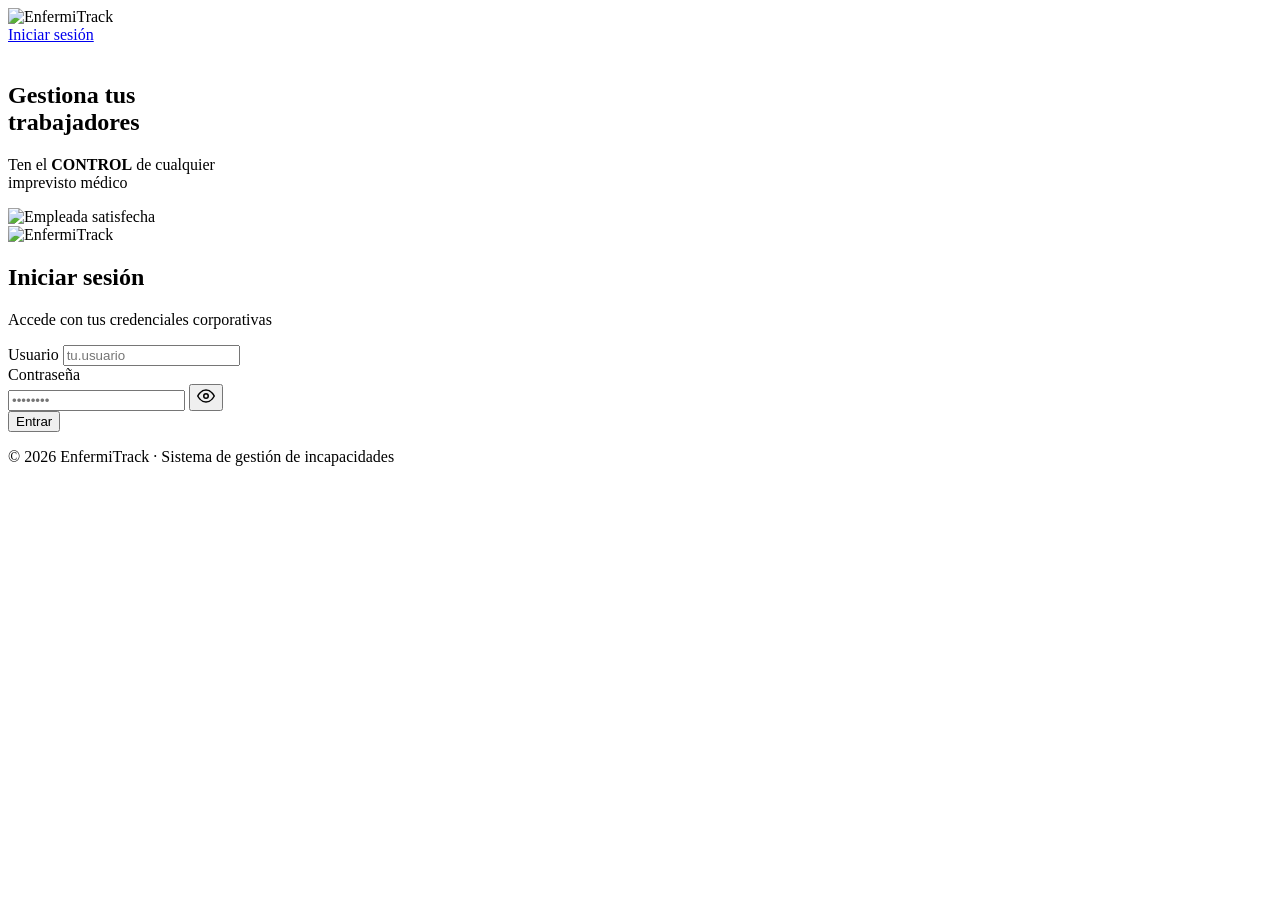
==== Index.html @ 8b3e3ccc "samuel: [Confi de index]" ====
<!DOCTYPE html>
<html lang="es">
<head>
  <meta charset="UTF-8" />
  <meta name="viewport" content="width=device-width, initial-scale=1.0" />
  <title>EnfermiTrack — Gestión de Incapacidades</title>
  <link rel="preconnect" href="https://fonts.googleapis.com" />
  <link rel="preconnect" href="https://fonts.gstatic.com" crossorigin />
  <!-- Rajdhani → Horizon approx | Rubik → Ruda approx | Nunito → Chau Philomene approx -->
  <link href="https://fonts.googleapis.com/css2?family=Rajdhani:wght@500;600;700&family=Rubik:wght@400;500;600&family=Nunito:wght@400;600;700&display=swap" rel="stylesheet" />
  <link rel="stylesheet" href="Css/Estilos.css" />
</head>
<body class="login-page">

  <!-- ═══════════════════════════════ NAVBAR ═══════════════════════════════ -->
  <header class="navbar">
    <div class="navbar__brand">
      <img src="Img/logo.png" alt="EnfermiTrack" class="navbar__logo" />
    </div>
    <nav class="navbar__actions">
      <a href="#login-section" class="btn btn--ghost">Iniciar sesión</a>
    </nav>
  </header>

  <!-- ════════════════════════════════ HERO ════════════════════════════════ -->

  <section class="hero">
    <img
      src="Img/señortosiendo.jpg"
      alt=""
      class="hero__bg"
      aria-hidden="true"
    />
    <div class="hero__overlay"></div>

    <div class="hero__content">
      <h1 class="hero__title">
        Gestiona tus<br />
        trabajadores
      </h1>
      <p class="hero__sub">
        Ten el <strong>CONTROL</strong> de cualquier<br />
        imprevisto médico
      </p>
    </div>

    <div class="hero__float">
      <img
        src="Img/abuela.png"
        alt="Empleada satisfecha"
        class="hero__float-img"
      />
    </div>

  </section>

  <!-- ═══════════════════════════ LOGIN CARD ═══════════════════════════════ -->
  <section class="login-section" id="login-section">
    <div class="login-card">
      <div class="login-card__header">
        <img src="Img/logo.png" alt="EnfermiTrack" class="login-card__logo" />
        <h2 class="login-card__title">Iniciar sesión</h2>
        <p class="login-card__sub">Accede con tus credenciales corporativas</p>
      </div>

      <form class="login-form" id="loginForm" novalidate>
        <div class="form-group">
          <label class="form-label" for="usuario">Usuario</label>
          <input
            class="form-input"
            type="text"
            id="usuario"
            name="usuario"
            placeholder="tu.usuario"
            autocomplete="username"
            required
          />
        </div>

        <div class="form-group">
          <label class="form-label" for="contrasena">Contraseña</label>
          <div class="form-input-wrap">
            <input
              class="form-input"
              type="password"
              id="contrasena"
              name="contrasena"
              placeholder="••••••••"
              autocomplete="current-password"
              required
            />
            <button type="button" class="form-toggle-pw" id="togglePw" aria-label="Ver contraseña">
              <svg xmlns="http://www.w3.org/2000/svg" width="18" height="18" viewBox="0 0 24 24" fill="none"
                stroke="currentColor" stroke-width="2" stroke-linecap="round" stroke-linejoin="round">
                <path d="M1 12s4-8 11-8 11 8 11 8-4 8-11 8-11-8-11-8z"/>
                <circle cx="12" cy="12" r="3"/>
              </svg>
            </button>
          </div>
        </div>

        <!-- Feedback -->
        <div class="form-feedback" id="loginFeedback" role="alert" aria-live="polite"></div>

        <button type="submit" class="btn btn--primary btn--full" id="loginBtn">
          <span class="btn__text">Entrar</span>
          <span class="btn__loader" hidden>
            <svg class="spinner" xmlns="http://www.w3.org/2000/svg" width="18" height="18" viewBox="0 0 24 24"
              fill="none" stroke="currentColor" stroke-width="2.5">
              <path d="M21 12a9 9 0 1 1-6.219-8.56"/>
            </svg>
          </span>
        </button>
      </form>
    </div>
  </section>

  <!-- ══════════════════════════════ FOOTER ════════════════════════════════ -->
  <footer class="footer">
    <p>© 2026 EnfermiTrack · Sistema de gestión de incapacidades</p>
  </footer>

  <!-- ════════════════════════════════ JS ══════════════════════════════════ -->
  <script src="Js/Utils/Token.js"></script>
  <script src="Js/Api/Auth.js"></script>
  <script src="Js/Main.js"></script>
</body>
</html>
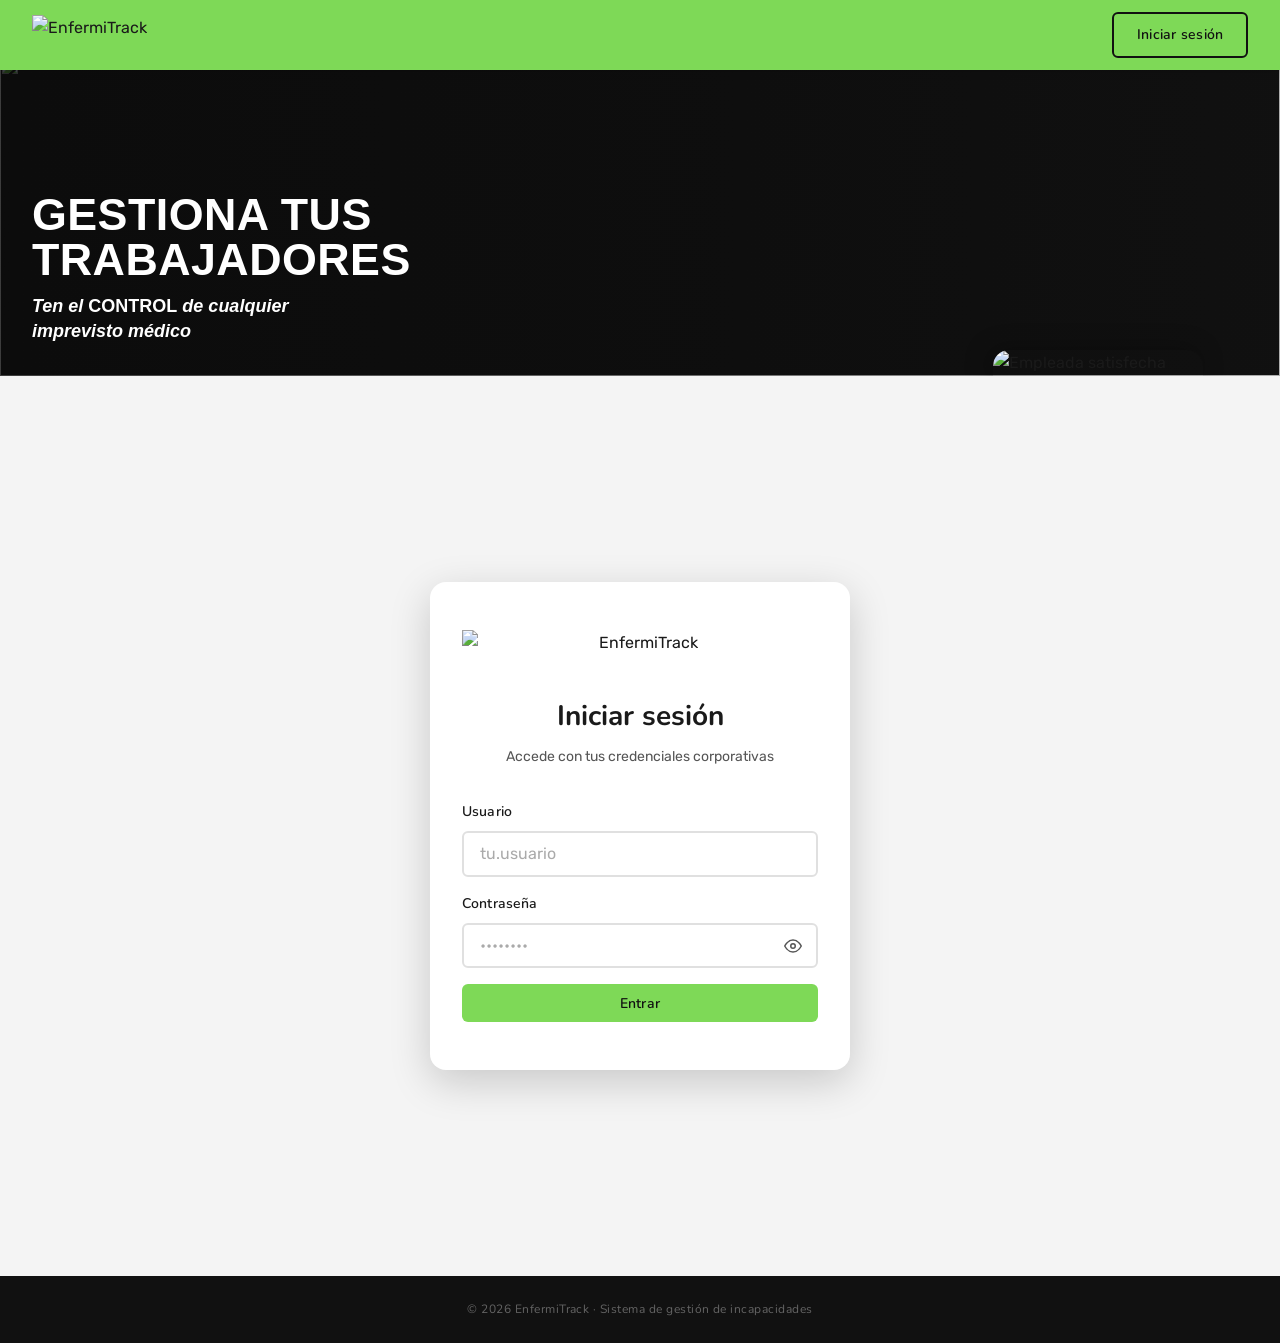
==== commit 1f1c2b8e: "samuel:[ Correccion de Imagen de entrada]" ====
--- a/Index.html
+++ b/Index.html
@@ -115,12 +115,12 @@
     </div>
   </section>
 
-  <!-- ══════════════════════════════ FOOTER ════════════════════════════════ -->
+  <!-- FOOTER  -->
   <footer class="footer">
     <p>© 2026 EnfermiTrack · Sistema de gestión de incapacidades</p>
   </footer>
 
-  <!-- ════════════════════════════════ JS ══════════════════════════════════ -->
+  <!-- JS  -->
   <script src="Js/Utils/Token.js"></script>
   <script src="Js/Api/Auth.js"></script>
   <script src="Js/Main.js"></script>
--- a/Css/Estilos.css
+++ b/Css/Estilos.css
@@ -0,0 +1,386 @@
+/* ═══════════════════════════════════════════════════════════════
+   ENFERMITRACK — Estilos.css
+   Scope: Index.html (landing + login)
+   Tokens compartidos también usados por Dashboard.css
+═══════════════════════════════════════════════════════════════ */
+
+/* ─── TOKENS ─────────────────────────────────────────────────── */
+:root {
+  /* Colores */
+  --verde:        #7ed957;
+  --verde-dark:   #5cb83a;
+  --verde-light:  #a8e87c;
+  --negro:        #111111;
+  --gris-oscuro:  #1e1e1e;
+  --gris-medio:   #3a3a3a;
+  --gris-suave:   #f4f4f4;
+  --gris-borde:   #e0e0e0;
+  --blanco:       #ffffff;
+  --texto:        #1a1a1a;
+  --texto-suave:  #555555;
+  --error:        #e53e3e;
+  --error-bg:     #fff5f5;
+  --success:      #2f855a;
+  --success-bg:   #f0fff4;
+
+  /* Tipografías */
+  --font-display: 'Rajdhani', sans-serif;   /* Títulos grandes — aprox Horizon */
+  --font-body:    'Rubik', sans-serif;      /* Cuerpo — aprox Ruda */
+  --font-ui:      'Nunito', sans-serif;     /* UI/forms — aprox Chau Philomene */
+
+  /* Escala de tipo */
+  --text-xs:   0.75rem;
+  --text-sm:   0.875rem;
+  --text-base: 1rem;
+  --text-lg:   1.125rem;
+  --text-xl:   1.375rem;
+  --text-2xl:  1.75rem;
+  --text-3xl:  2.5rem;
+  --text-4xl:  3.5rem;
+
+  /* Espaciado */
+  --sp-1: 0.25rem;
+  --sp-2: 0.5rem;
+  --sp-3: 0.75rem;
+  --sp-4: 1rem;
+  --sp-6: 1.5rem;
+  --sp-8: 2rem;
+  --sp-12: 3rem;
+  --sp-16: 4rem;
+
+  /* Radios */
+  --radius-sm: 6px;
+  --radius:    10px;
+  --radius-lg: 16px;
+
+  /* Sombras */
+  --shadow-sm: 0 1px 4px rgba(0,0,0,.08);
+  --shadow:    0 4px 16px rgba(0,0,0,.12);
+  --shadow-lg: 0 12px 40px rgba(0,0,0,.18);
+
+  /* Transiciones */
+  --transition: 180ms ease;
+}
+
+/* ─── RESET ───────────────────────────────────────────────────── */
+*, *::before, *::after { box-sizing: border-box; margin: 0; padding: 0; }
+
+html { scroll-behavior: smooth; }
+
+body {
+  font-family: var(--font-body);
+  font-size: var(--text-base);
+  color: var(--texto);
+  background: var(--blanco);
+  line-height: 1.6;
+  -webkit-font-smoothing: antialiased;
+}
+
+img { display: block; max-width: 100%; }
+a  { text-decoration: none; color: inherit; }
+button { cursor: pointer; font-family: inherit; border: none; background: none; }
+
+/* ─── BOTONES ─────────────────────────────────────────────────── */
+.btn {
+  display: inline-flex;
+  align-items: center;
+  justify-content: center;
+  gap: var(--sp-2);
+  font-family: var(--font-ui);
+  font-weight: 600;
+  font-size: var(--text-sm);
+  padding: 0.6rem 1.4rem;
+  border-radius: var(--radius-sm);
+  transition: background var(--transition), color var(--transition),
+              box-shadow var(--transition), transform var(--transition);
+  letter-spacing: 0.02em;
+  white-space: nowrap;
+}
+
+.btn--primary {
+  background: var(--verde);
+  color: var(--negro);
+}
+.btn--primary:hover {
+  background: var(--verde-dark);
+  box-shadow: 0 4px 14px rgba(126,217,87,.4);
+  transform: translateY(-1px);
+}
+.btn--primary:active { transform: translateY(0); }
+
+.btn--ghost {
+  background: transparent;
+  color: var(--negro);
+  border: 2px solid var(--negro);
+}
+.btn--ghost:hover {
+  background: var(--negro);
+  color: var(--blanco);
+}
+
+.btn--full { width: 100%; }
+
+.btn__loader .spinner {
+  animation: spin 0.8s linear infinite;
+}
+@keyframes spin { to { transform: rotate(360deg); } }
+
+/* ─── NAVBAR ──────────────────────────────────────────────────── */
+.navbar {
+  position: fixed;
+  top: 0; left: 0; right: 0;
+  z-index: 100;
+  display: flex;
+  align-items: center;
+  justify-content: space-between;
+  padding: var(--sp-3) var(--sp-8);
+  background: var(--verde);
+  box-shadow: 0 2px 8px rgba(0,0,0,.15);
+}
+
+.navbar__logo {
+  height: 40px;
+  width: auto;
+  object-fit: contain;
+}
+
+.navbar__actions { display: flex; gap: var(--sp-3); }
+
+/* ─── HERO ────────────────────────────────────────────────────── */
+.hero {
+  position: relative;
+  height: 320px;           /* altura igual al diseño Canva */
+  margin-top: 56px;        /* espacio navbar */
+  overflow: hidden;
+  display: flex;
+  align-items: flex-end;
+  background: var(--negro);
+}
+
+/* Foto de fondo: el señor */
+.hero__bg {
+  position: absolute;
+  inset: 0;
+  width: 100%;
+  height: 100%;
+  object-fit: cover;
+  object-position: center top;
+  z-index: 0;
+}
+
+/* Overlay oscuro sobre la foto */
+.hero__overlay {
+  position: absolute;
+  inset: 0;
+  background: linear-gradient(
+    to right,
+    rgba(10,10,10,0.72) 0%,
+    rgba(10,10,10,0.45) 55%,
+    rgba(10,10,10,0.10) 100%
+  );
+  z-index: 1;
+}
+
+/* Texto izquierdo */
+.hero__content {
+  position: relative;
+  z-index: 2;
+  padding: var(--sp-8) var(--sp-8) var(--sp-8);
+  max-width: 520px;
+}
+
+.hero__title {
+  font-family: var(--font-display);
+  font-size: 2.8rem;
+  font-weight: 700;
+  line-height: 1.0;
+  color: var(--blanco);
+  text-transform: uppercase;
+  letter-spacing: 0.01em;
+  margin-bottom: var(--sp-3);
+}
+
+.hero__sub {
+  font-family: var(--font-display);
+  font-size: var(--text-lg);
+  font-weight: 600;
+  font-style: italic;
+  color: var(--blanco);
+  line-height: 1.4;
+}
+
+.hero__sub strong {
+  font-style: normal;
+}
+
+/* Foto flotante: abuelita (derecha) */
+.hero__float {
+  position: absolute;
+  right: 6%;
+  bottom: 0;
+  z-index: 3;
+  width: 210px;
+}
+
+.hero__float-img {
+  width: 100%;
+  height: auto;
+  border-radius: var(--radius-lg) var(--radius-lg) 0 0;
+  display: block;
+  object-fit: cover;
+  object-position: top center;
+  box-shadow: -4px 0 24px rgba(0,0,0,0.35);
+}
+
+/* ─── LOGIN SECTION ───────────────────────────────────────────── */
+.login-section {
+  background: var(--gris-suave);
+  padding: var(--sp-16) var(--sp-4);
+  display: flex;
+  justify-content: center;
+  align-items: center;
+  min-height: 100vh;
+}
+
+.login-card {
+  background: var(--blanco);
+  border-radius: var(--radius-lg);
+  box-shadow: var(--shadow-lg);
+  padding: var(--sp-12) var(--sp-8);
+  width: 100%;
+  max-width: 420px;
+}
+
+.login-card__header {
+  text-align: center;
+  margin-bottom: var(--sp-8);
+}
+
+.login-card__logo {
+  height: 48px;
+  width: auto;
+  margin: 0 auto var(--sp-4);
+  object-fit: contain;
+}
+
+.login-card__title {
+  font-family: var(--font-ui);
+  font-size: var(--text-2xl);
+  font-weight: 700;
+  color: var(--texto);
+  margin-bottom: var(--sp-2);
+}
+
+.login-card__sub {
+  font-size: var(--text-sm);
+  color: var(--texto-suave);
+}
+
+/* ─── FORMULARIO ──────────────────────────────────────────────── */
+.login-form { display: flex; flex-direction: column; gap: var(--sp-4); }
+
+.form-group { display: flex; flex-direction: column; gap: var(--sp-2); }
+
+.form-label {
+  font-family: var(--font-ui);
+  font-size: var(--text-sm);
+  font-weight: 600;
+  color: var(--texto);
+  letter-spacing: 0.01em;
+}
+
+.form-input-wrap { position: relative; }
+
+.form-input {
+  width: 100%;
+  padding: 0.7rem 1rem;
+  border: 2px solid var(--gris-borde);
+  border-radius: var(--radius-sm);
+  font-family: var(--font-body);
+  font-size: var(--text-base);
+  color: var(--texto);
+  background: var(--blanco);
+  transition: border-color var(--transition), box-shadow var(--transition);
+  outline: none;
+}
+
+.form-input:focus {
+  border-color: var(--verde);
+  box-shadow: 0 0 0 3px rgba(126,217,87,0.2);
+}
+
+.form-input::placeholder { color: #aaa; }
+
+.form-input-wrap .form-input {
+  padding-right: 2.8rem;
+}
+
+.form-toggle-pw {
+  position: absolute;
+  right: 0.75rem;
+  top: 50%;
+  transform: translateY(-50%);
+  color: var(--texto-suave);
+  display: flex;
+  align-items: center;
+  padding: var(--sp-1);
+  transition: color var(--transition);
+}
+.form-toggle-pw:hover { color: var(--verde-dark); }
+
+/* Feedback */
+.form-feedback {
+  font-family: var(--font-ui);
+  font-size: var(--text-sm);
+  font-weight: 600;
+  padding: 0.65rem 1rem;
+  border-radius: var(--radius-sm);
+  display: none;
+}
+.form-feedback.is-error {
+  display: block;
+  color: var(--error);
+  background: var(--error-bg);
+  border: 1px solid #feb2b2;
+}
+.form-feedback.is-success {
+  display: block;
+  color: var(--success);
+  background: var(--success-bg);
+  border: 1px solid #9ae6b4;
+}
+
+/* ─── FOOTER ──────────────────────────────────────────────────── */
+.footer {
+  background: var(--negro);
+  color: rgba(255,255,255,0.35);
+  font-family: var(--font-ui);
+  font-size: var(--text-xs);
+  text-align: center;
+  padding: var(--sp-6) var(--sp-4);
+  letter-spacing: 0.04em;
+}
+
+/* ─── RESPONSIVE ──────────────────────────────────────────────── */
+@media (max-width: 768px) {
+  .navbar { padding: var(--sp-3) var(--sp-4); }
+
+  .hero         { height: 260px; }
+  .hero__title  { font-size: var(--text-2xl); }
+  .hero__sub    { font-size: var(--text-base); }
+  .hero__content { padding: var(--sp-6) var(--sp-4); }
+
+  .hero__float  { width: 140px; right: 3%; }
+}
+
+@media (max-width: 480px) {
+  .hero         { height: 220px; }
+  .hero__title  { font-size: var(--text-xl); }
+  .hero__float  { width: 110px; }
+  .login-card   { padding: var(--sp-8) var(--sp-6); }
+}
+
+/* ─── REDUCED MOTION ──────────────────────────────────────────── */
+@media (prefers-reduced-motion: reduce) {
+  *, *::before, *::after { animation: none !important; transition: none !important; }
+}
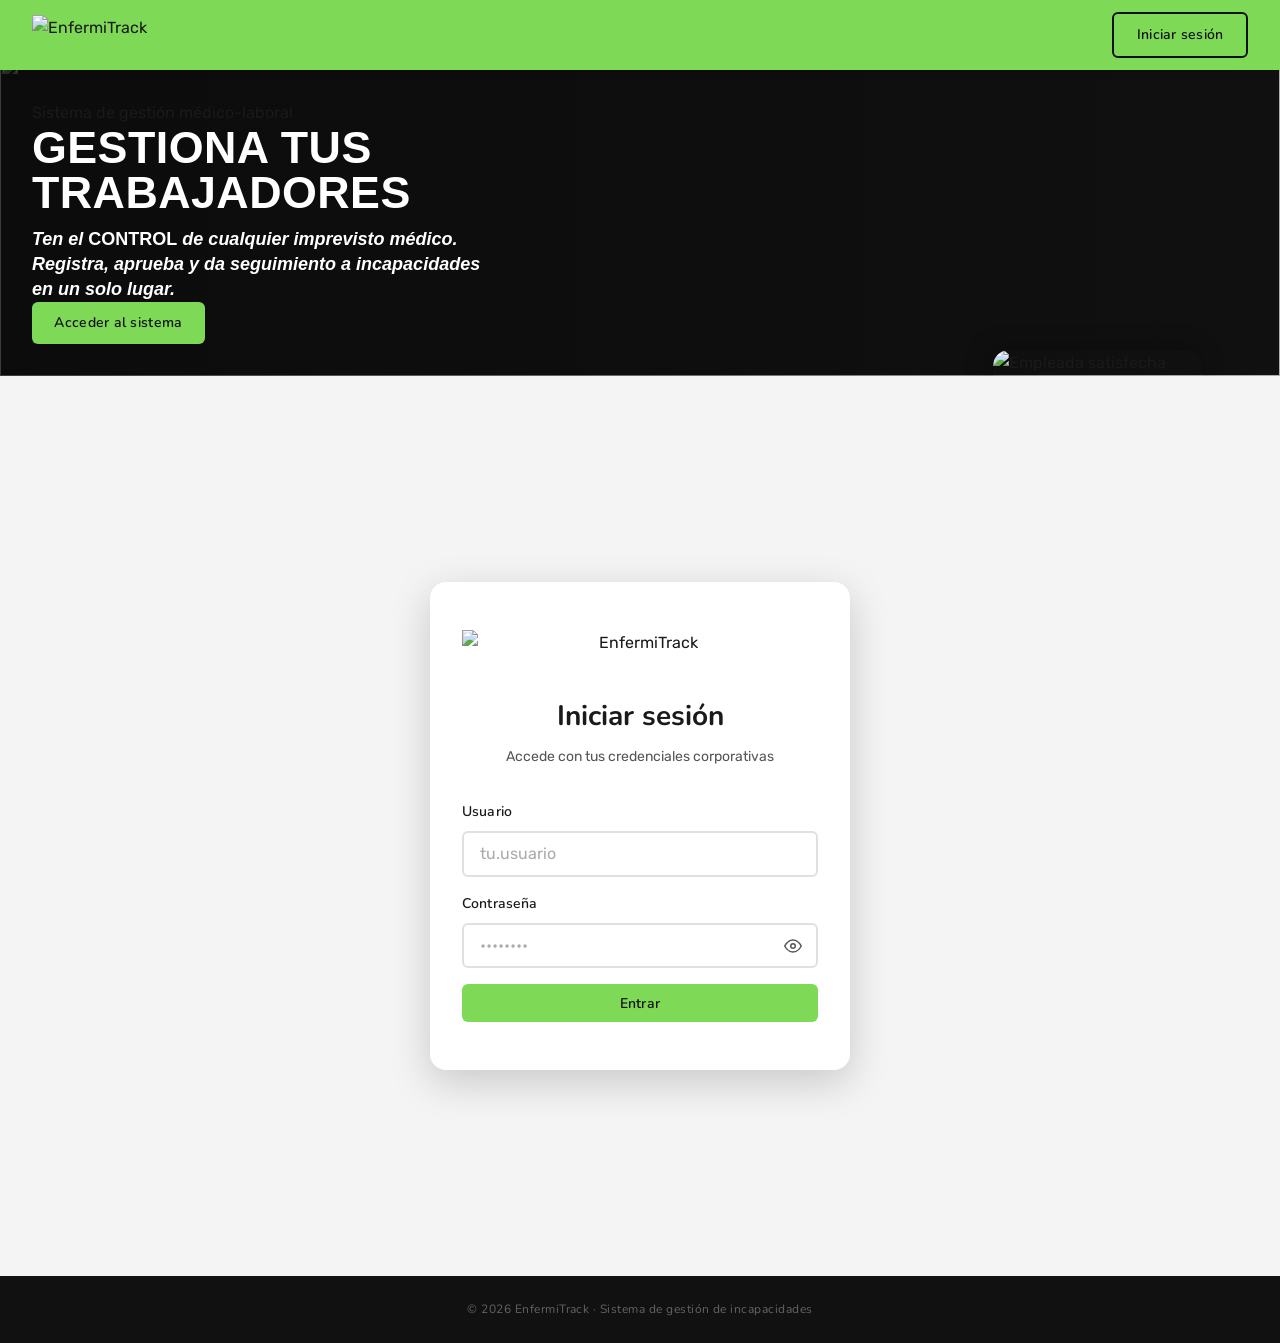
==== commit e31860b7: "samuel: [Correcion de informacion]" ====
--- a/Index.html
+++ b/Index.html
@@ -23,27 +23,40 @@
   </header>
 
   <!-- ════════════════════════════════ HERO ════════════════════════════════ -->
+  <!--
+    FOTOS NECESARIAS en carpeta Img/:
+      · hero-bg.jpg   → foto del señor (fondo completo del hero)
+      · abuela.png    → foto de la abuelita (tarjeta flotante derecha)
+    Reemplaza los src cuando tengas las imágenes listas.
+  -->
+  <section class="hero">
 
-  <section class="hero">
+    <!-- Fondo: foto del señor -->
     <img
       src="Img/señortosiendo.jpg"
       alt=""
       class="hero__bg"
       aria-hidden="true"
     />
+
+    <!-- Overlay oscuro encima del fondo -->
     <div class="hero__overlay"></div>
 
+    <!-- Contenido izquierdo -->
     <div class="hero__content">
+      <p class="hero__eyebrow">Sistema de gestión médico-laboral</p>
       <h1 class="hero__title">
         Gestiona tus<br />
         trabajadores
       </h1>
       <p class="hero__sub">
-        Ten el <strong>CONTROL</strong> de cualquier<br />
-        imprevisto médico
+        Ten el <strong>CONTROL</strong> de cualquier imprevisto médico.<br />
+        Registra, aprueba y da seguimiento a incapacidades en un solo lugar.
       </p>
+      <a href="#login-section" class="btn btn--primary hero__cta">Acceder al sistema</a>
     </div>
 
+    <!-- Foto flotante: abuelita (esquina derecha) -->
     <div class="hero__float">
       <img
         src="Img/abuela.png"
@@ -115,12 +128,12 @@
     </div>
   </section>
 
-  <!-- FOOTER  -->
+  <!-- ══════════════════════════════ FOOTER ════════════════════════════════ -->
   <footer class="footer">
     <p>© 2026 EnfermiTrack · Sistema de gestión de incapacidades</p>
   </footer>
 
-  <!-- JS  -->
+  <!-- ════════════════════════════════ JS ══════════════════════════════════ -->
   <script src="Js/Utils/Token.js"></script>
   <script src="Js/Api/Auth.js"></script>
   <script src="Js/Main.js"></script>
